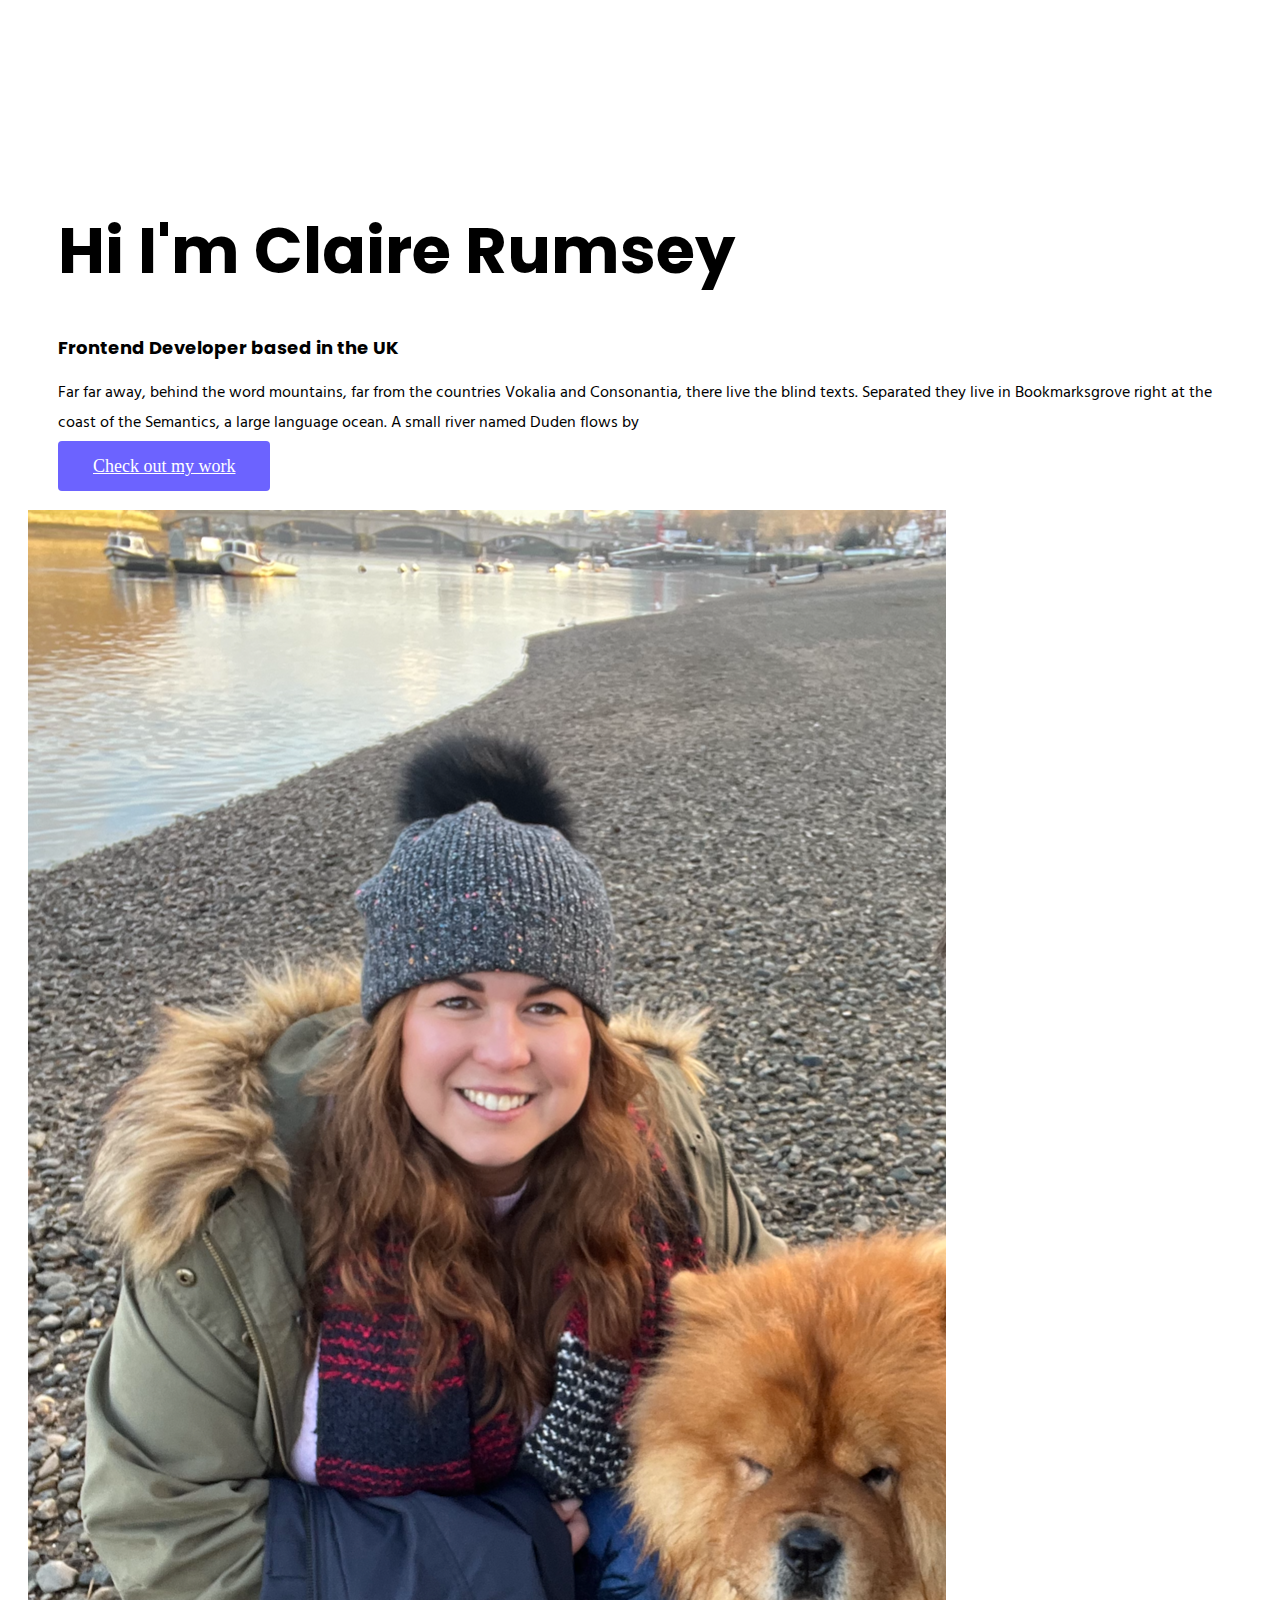
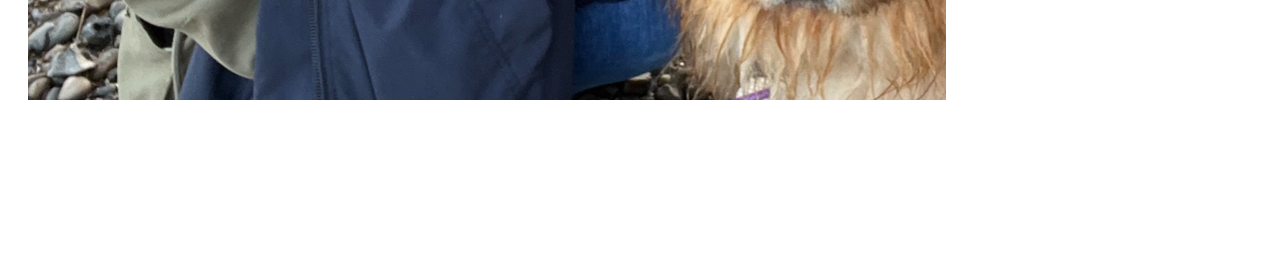
==== about.html @ 3b332384 "Creation of about.html + css and formatting" ====
<!DOCTYPE html>
<html lang="en">
  <head>
    <meta charset="UTF-8" />
    <meta http-equiv="X-UA-Compatible" content="IE=edge" />
    <meta name="viewport" content="width=device-width, initial-scale=1.0" />
    <title>Document</title>
    <link
      href="https://cdn.jsdelivr.net/npm/bootstrap@5.1.3/dist/css/bootstrap.min.css"
      rel="stylesheet"
      integrity="sha384-1BmE4kWBq78iYhFldvKuhfTAU6auU8tT94WrHftjDbrCEXSU1oBoqyl2QvZ6jIW3"
      crossorigin="anonymous"
    />
    <link rel="preconnect" href="https://fonts.googleapis.com" />
    <link rel="preconnect" href="https://fonts.gstatic.com" crossorigin />
    <link
      href="https://fonts.googleapis.com/css2?family=Hind+Siliguri:wght@400;600;700&family=Poppins:wght@100;200;500;700&display=swap"
      rel="stylesheet"
    />
    <link rel="stylesheet" href="styles/portfolio.css" />
    <script
      src="https://cdn.jsdelivr.net/npm/bootstrap@5.1.3/dist/js/bootstrap.bundle.min.js"
      integrity="sha384-ka7Sk0Gln4gmtz2MlQnikT1wXgYsOg+OMhuP+IlRH9sENBO0LRn5q+8nbTov4+1p"
      crossorigin="anonymous"
    ></script>
    <link
      rel="stylesheet"
      href="https://use.fontawesome.com/releases/v5.15.4/css/all.css"
      integrity="sha384-DyZ88mC6Up2uqS4h/KRgHuoeGwBcD4Ng9SiP4dIRy0EXTlnuz47vAwmeGwVChigm"
      crossorigin="anonymous"
    />
  </head>
  <body>
    <div class="about-section container">
      <div class="row">
        <div class="col-lg-6">
          <div class="about-section-content">
            <h1 class="mb-4">Hi I'm Claire Rumsey</h1>
            <h2 class="mb-4">Frontend Developer based in the UK</h2>
            <p class="mb-4">
              Far far away, behind the word mountains, far from the countries
              Vokalia and Consonantia, there live the blind texts. Separated
              they live in Bookmarksgrove right at the coast of the Semantics, a
              large language ocean. A small river named Duden flows by
            </p>

            <a href="" class="btn btn-branding"> Check out my work</a>
          </div>
        </div>
        <div class="col-lg-6">
          <img src="images/me.png" alt="" class="img-fluid" />
        </div>
      </div>
    </div>
  </body>
</html>
---- styles/portfolio.css ----
/*font-family: 'Hind Siliguri', sans-serif;
font-family: 'Poppins', sans-serif; */

:root {
  --branding-color: #6c63ff;
  --secondary-color: #f9f7fe;
  --heading-font-family: "Poppins", sans-serif;
  --default-font-family: "Hind Siliguri", sans-serif;
}

h1,
h2,
h3,
h4,
h5,
h6 {
  font-family: var(--heading-font-family);
}

h1 {
  font-size: 90px;
  line-height: 1.5;
}

h2 {
  font-size: 55px;
}

p {
  font-family: var(--default-font-family);
  font-weight: normal;
  font-size: 16px;
  line-height: 30px;
}

.hero {
  background: var(--secondary-color);
  text-align: center;
  padding: 160px 20px;
}

.hero p {
  color: #272142;
  font-size: 38px;
  font-weight: bold;
  margin: 0;
}

.hero h2 {
  font-family: "Hind Siliguri", sans-serif;
  font-weight: normal;
  font-size: 24px;
  line-height: 2;
}

.about-section {
  padding: 160px 20px;
}

.about-section h1 {
  font-size: 64px;
  line-height: 80px;
}

.about-section h2 {
  font-size: 18px;
  font-family: var(--heading-font-family);
}

.about-section-content {
  margin: 30px;
}

.btn-branding {
  background: var(--branding-color);
  border-radius: 4px;
  color: #ffff;
  font-size: 18px;
  line-height: 27px;
  padding: 15px 35px;
}

.btn-branding-outline {
  border: 1px solid var(--branding-color);
  border-radius: 4px;
  color: var(--branding-color);
  font-size: 18px;
  line-height: 27px;
  padding: 15px 35px;
}

.project-descriptions {
  padding: 120px 60px;
}

@media (max-width: 993px) {
  h1 {
    font-size: 60px;
  }

  h2 {
    font-size: 45px;
  }

  .hero {
    padding: 80px 20px;
  }

  .about-section {
    text-align: center;
    padding: 0;
  }
  .project-descriptions {
    padding: 0;
    text-align: center;
  }
}
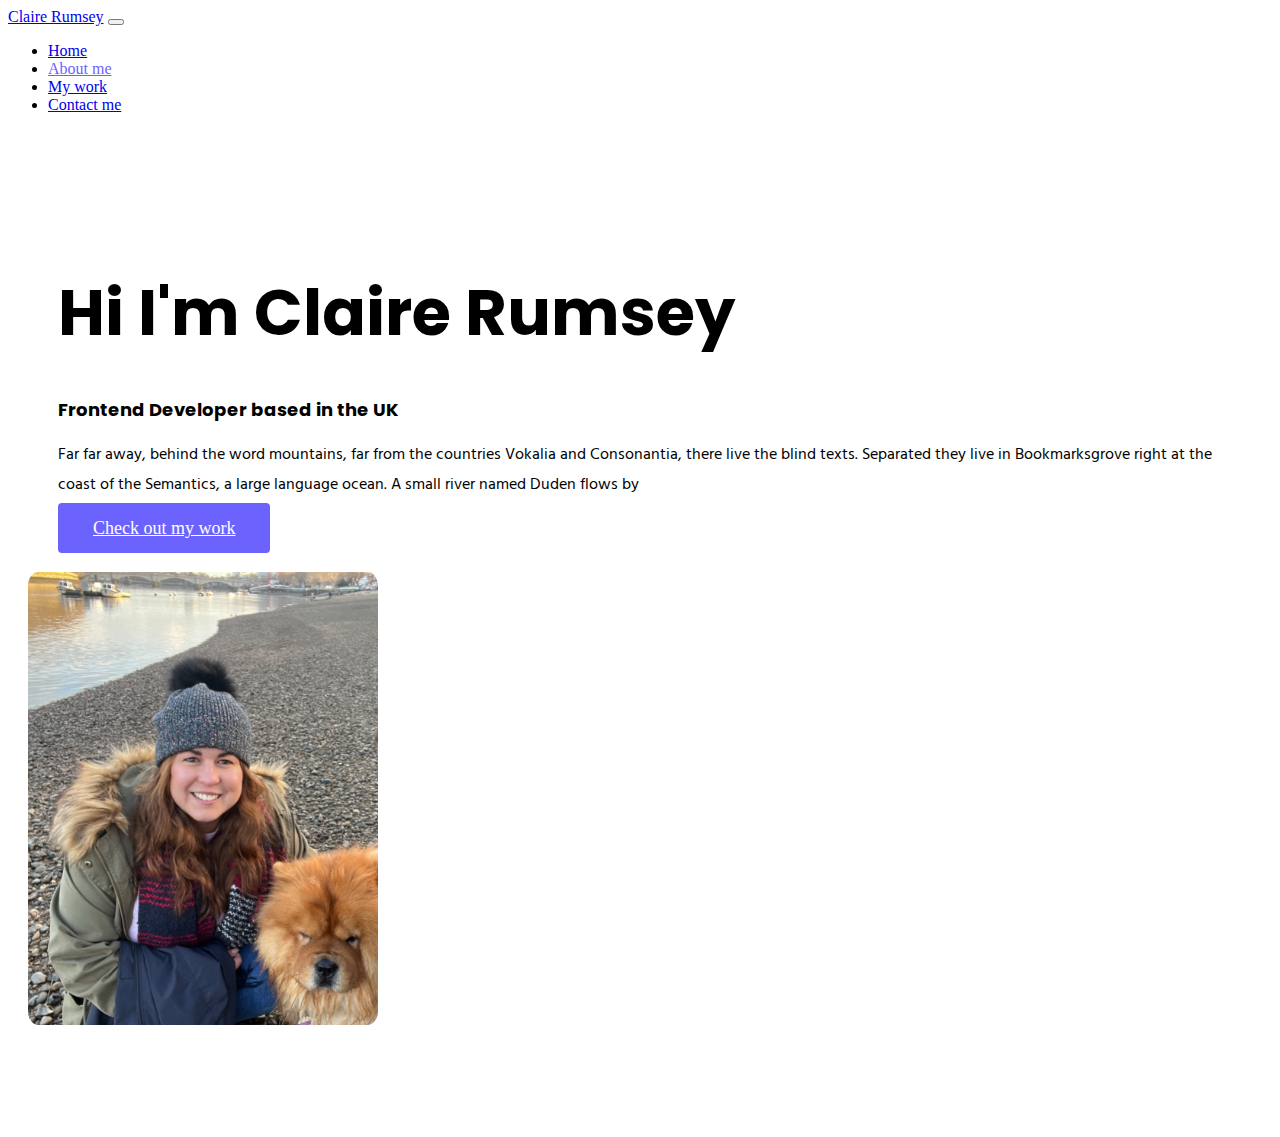
==== commit b715c863: "Added header (bootstrap) to all pages" ====
--- a/about.html
+++ b/about.html
@@ -31,10 +31,42 @@
     />
   </head>
   <body>
-    <div class="about-section container">
+    <nav class="navbar navbar-expand-lg navbar-light bg-white fixed-top">
+      <div class="container">
+        <a class="navbar-brand" href="index.html">Claire Rumsey</a>
+        <button
+          class="navbar-toggler"
+          type="button"
+          data-bs-toggle="collapse"
+          data-bs-target="#navbarNav"
+          aria-controls="navbarNav"
+          aria-expanded="false"
+          aria-label="Toggle navigation"
+        >
+          <span class="navbar-toggler-icon"></span>
+        </button>
+        <div class="collapse navbar-collapse" id="navbarNav">
+          <ul class="navbar-nav">
+            <li class="nav-item">
+              <a class="nav-link" aria-current="page" href="index.html">Home</a>
+            </li>
+            <li class="nav-item">
+              <a class="nav-link active" href="about.html">About me</a>
+            </li>
+            <li class="nav-item">
+              <a class="nav-link" href="work.html">My work</a>
+            </li>
+            <li class="nav-item">
+              <a class="nav-link" href="contact.html">Contact me</a>
+            </li>
+          </ul>
+        </div>
+      </div>
+    </nav>
+    <div class="content-container container">
       <div class="row">
         <div class="col-lg-6">
-          <div class="about-section-content">
+          <div class="content">
             <h1 class="mb-4">Hi I'm Claire Rumsey</h1>
             <h2 class="mb-4">Frontend Developer based in the UK</h2>
             <p class="mb-4">
--- a/styles/portfolio.css
+++ b/styles/portfolio.css
@@ -33,6 +33,14 @@
   line-height: 30px;
 }
 
+img {
+  border-radius: 3%;
+  width: 350px;
+}
+.contact-hero {
+  background: var(--secondary-color);
+  text-align: center;
+}
 .hero {
   background: var(--secondary-color);
   text-align: center;
@@ -53,21 +61,32 @@
   line-height: 2;
 }
 
-.about-section {
-  padding: 160px 20px;
+.content-container {
+  padding: 100px 20px;
 }
 
-.about-section h1 {
+.content h1 {
   font-size: 64px;
   line-height: 80px;
 }
 
-.about-section h2 {
+.content h2 {
+  font-family: var(--heading-font-family);
   font-size: 18px;
-  font-family: var(--heading-font-family);
 }
 
-.about-section-content {
+.content h3 {
+  font-family: var(--heading-font-family);
+  font-size: 24px;
+  line-height: 1.5;
+  margin: 20px 0 0;
+}
+
+.contect p {
+  font-size: 14px;
+}
+
+.content {
   margin: 30px;
 }
 
@@ -93,6 +112,10 @@
   padding: 120px 60px;
 }
 
+.active {
+  color: var(--branding-color) !important;
+}
+
 @media (max-width: 993px) {
   h1 {
     font-size: 60px;
@@ -106,7 +129,7 @@
     padding: 80px 20px;
   }
 
-  .about-section {
+  .content-container {
     text-align: center;
     padding: 0;
   }
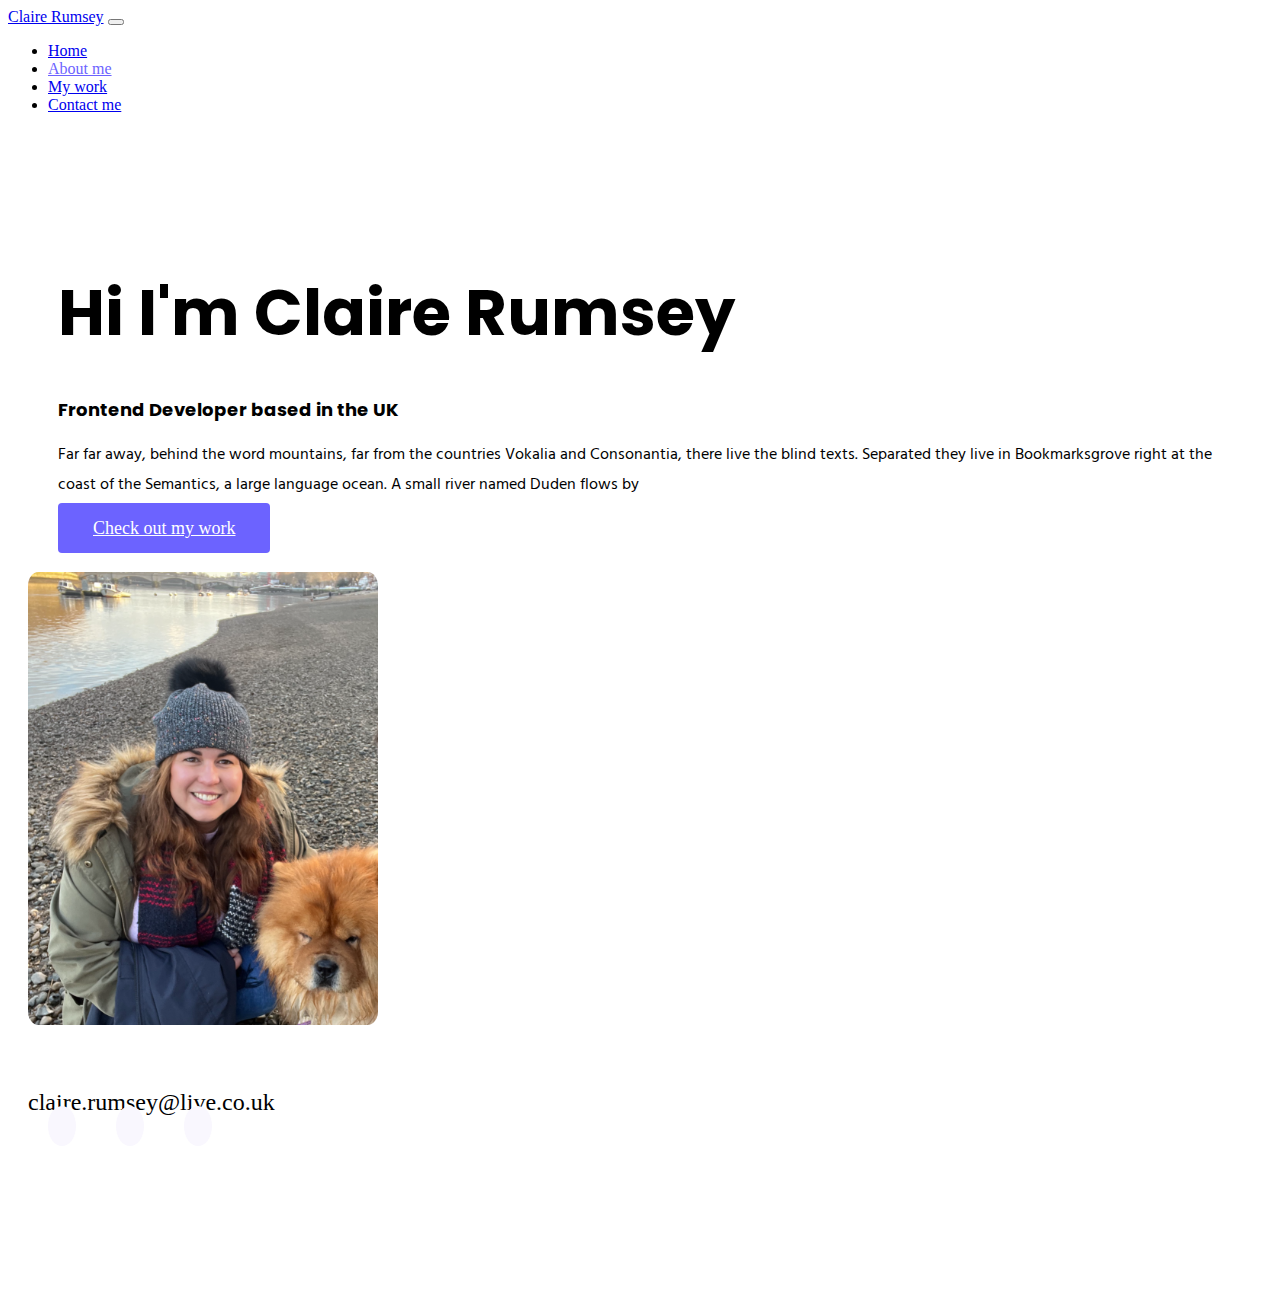
==== commit 39d50435: "Added footer to all pages" ====
--- a/about.html
+++ b/about.html
@@ -80,9 +80,35 @@
           </div>
         </div>
         <div class="col-lg-6">
-          <img src="images/me.png" alt="" class="img-fluid" />
+          <img src="images/me.png" alt="" class="img-fluid mt-4" />
         </div>
       </div>
+      <footer>
+        <div class="d-flex justify-content-center mb-5">
+          <a href="mailto:clairerumsey@live.co.uk" class="email-link">
+            claire.rumsey@live.co.uk</a
+          >
+        </div>
+        <div class="d-flex justify-content-center mb-5">
+          <div class="social-links">
+            <a
+              href="https://www.instagram.com/sirkevinthechow/"
+              target="_blank"
+            >
+              <i class="fab fa-instagram"></i>
+            </a>
+            <a href="https://github.com/ClaireRum/" target="_blank">
+              <i class="fab fa-github"></i>
+            </a>
+            <a
+              href="https://www.linkedin.com/in/claire-rumsey-a407a2b9/"
+              target="_blank"
+            >
+              <i class="fab fa-linkedin"></i>
+            </a>
+          </div>
+        </div>
+      </footer>
     </div>
   </body>
 </html>
--- a/styles/portfolio.css
+++ b/styles/portfolio.css
@@ -24,6 +24,10 @@
 
 h2 {
   font-size: 55px;
+}
+
+h4 {
+  font-size: 42px;
 }
 
 p {
@@ -116,6 +120,46 @@
   color: var(--branding-color) !important;
 }
 
+footer {
+  margin: 60px 0;
+}
+
+footer .contact-box {
+  background: var(--secondary-color);
+  border-radius: 8px;
+  padding: 30px 180px;
+}
+
+footer .contact-box p {
+  margin: 0;
+}
+
+footer .email-link {
+  color: black;
+  font-size: 24px;
+  text-decoration: none;
+}
+
+footer .email-link:hover {
+  color: var(--branding-color);
+}
+
+footer .social-links a {
+  background: var(--secondary-color);
+  border-radius: 50%;
+  color: var(--branding-color);
+  font-size: 18px;
+  margin: 0 20px;
+  padding: 10px 14px;
+  text-decoration: none;
+  transition: all 150ms ease-in-out;
+}
+
+footer .social-links a:hover {
+  color: white;
+  background: var(--branding-color);
+}
+
 @media (max-width: 993px) {
   h1 {
     font-size: 60px;
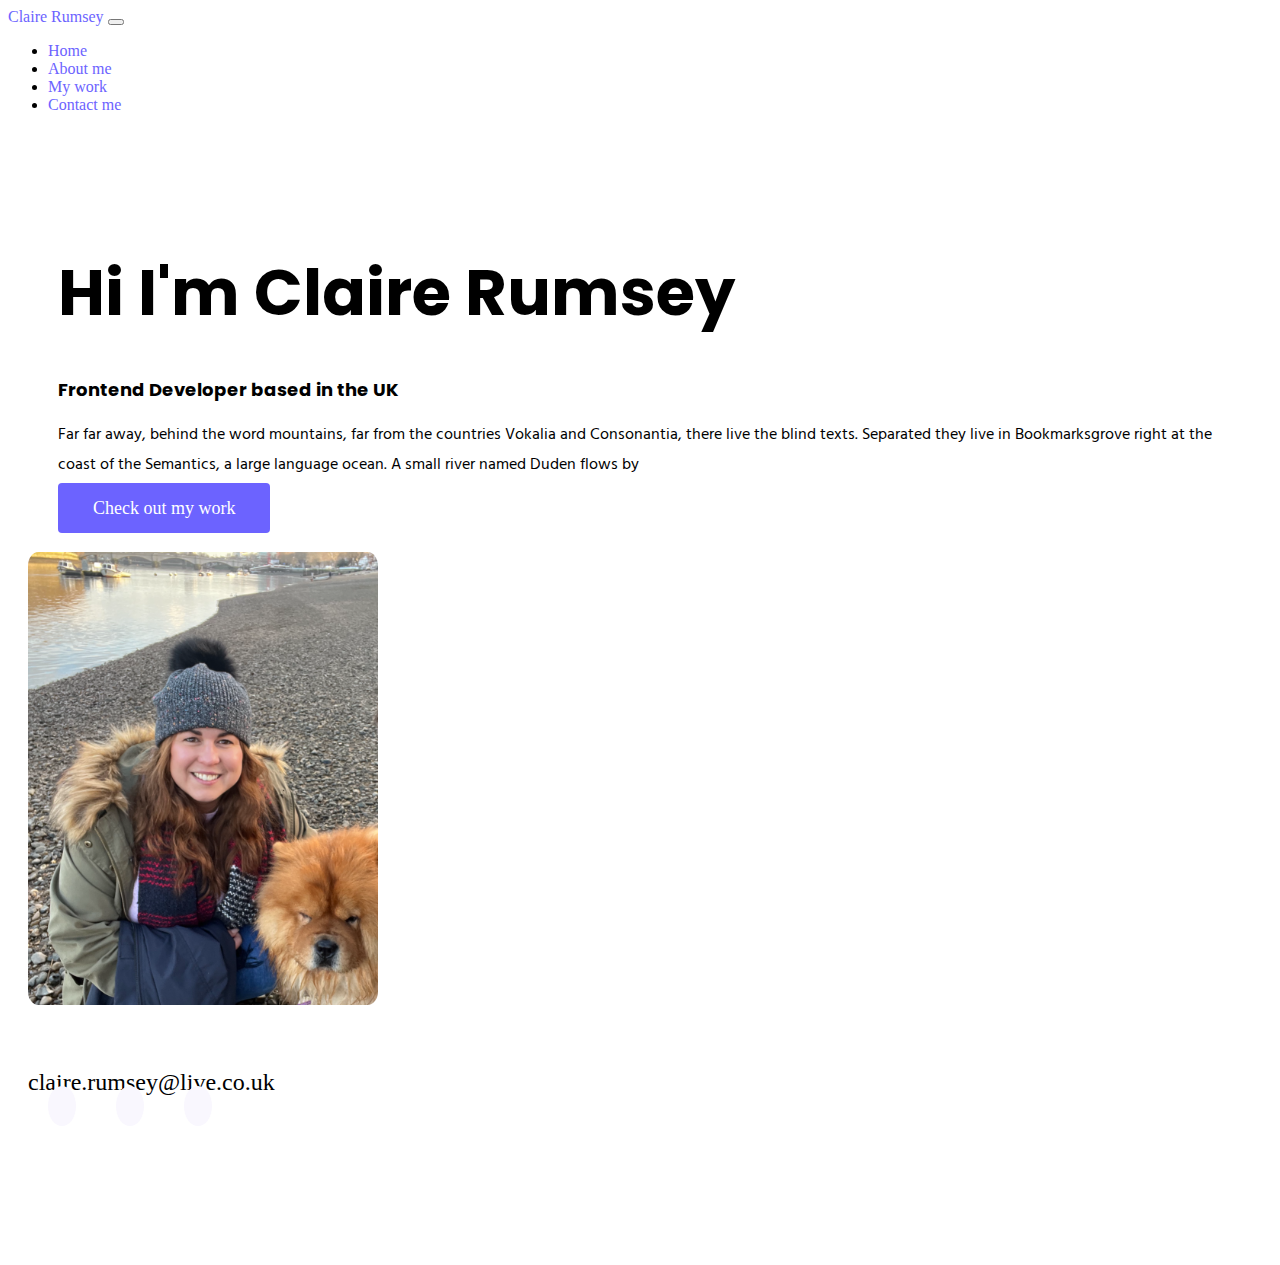
==== commit 40828b1b: "Made the site SEO friendly" ====
--- a/about.html
+++ b/about.html
@@ -76,11 +76,15 @@
               large language ocean. A small river named Duden flows by
             </p>
 
-            <a href="" class="btn btn-branding"> Check out my work</a>
+            <a href="work.html" class="btn btn-branding"> Check out my work</a>
           </div>
         </div>
         <div class="col-lg-6">
-          <img src="images/me.png" alt="" class="img-fluid mt-4" />
+          <img
+            src="images/me.png"
+            alt="Picture of Claire"
+            class="img-fluid mt-4"
+          />
         </div>
       </div>
       <footer>
--- a/styles/portfolio.css
+++ b/styles/portfolio.css
@@ -26,7 +26,7 @@
   font-size: 55px;
 }
 
-h4 {
+h3 {
   font-size: 42px;
 }
 
@@ -35,6 +35,11 @@
   font-weight: normal;
   font-size: 16px;
   line-height: 30px;
+}
+
+a {
+  text-decoration: none;
+  color: var(--branding-color);
 }
 
 img {
@@ -66,7 +71,7 @@
 }
 
 .content-container {
-  padding: 100px 20px;
+  padding: 80px 20px;
 }
 
 .content h1 {
@@ -175,7 +180,7 @@
 
   .content-container {
     text-align: center;
-    padding: 0;
+    padding: 20;
   }
   .project-descriptions {
     padding: 0;
